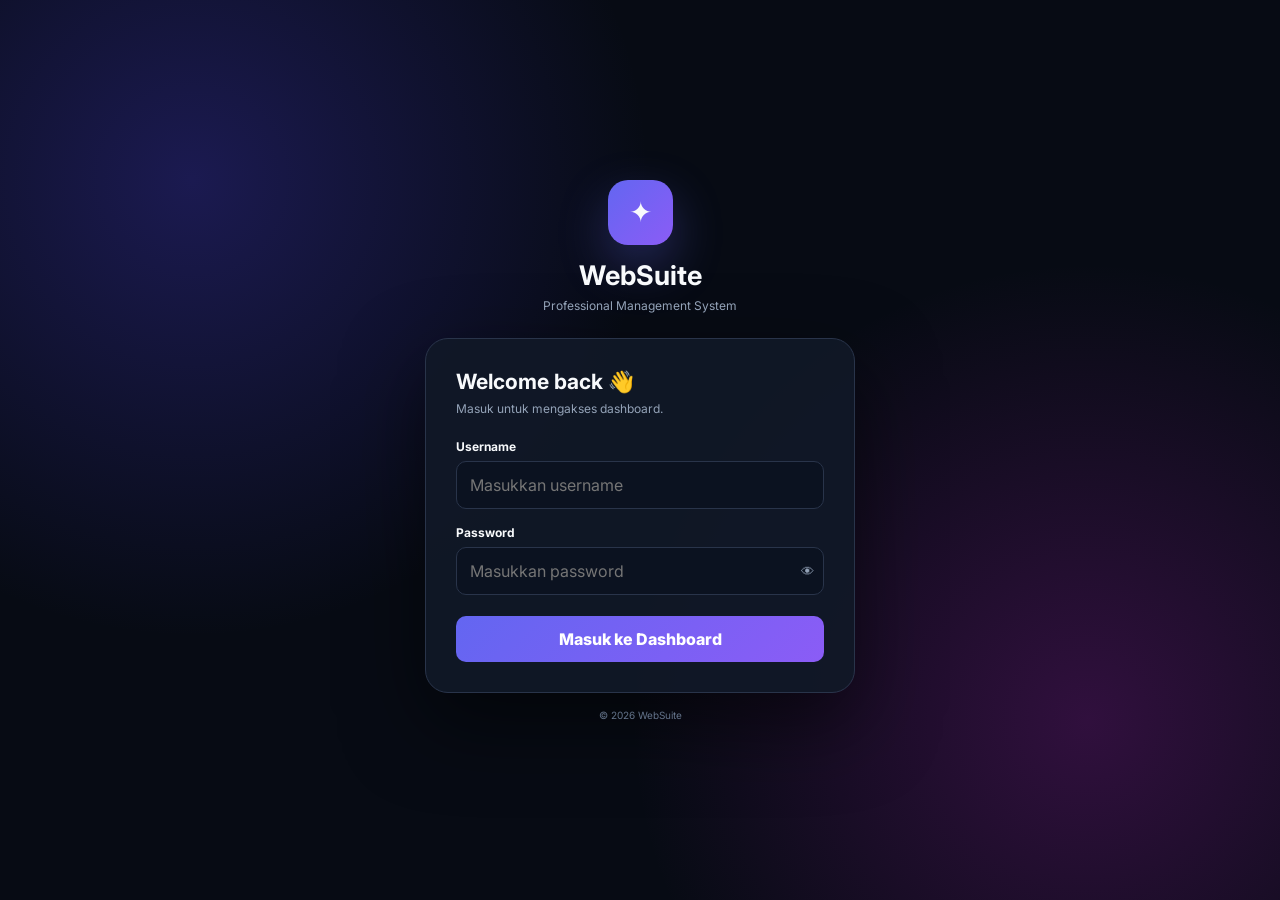
==== login.html @ 6d05be6b "WebSuite versi GitHub Pages" ====
<!DOCTYPE html>
<html lang="id">
<head>
<meta charset="UTF-8">
<meta name="viewport" content="width=device-width,initial-scale=1.0">
<title>WebSuite - Login</title>
<style>
@import url('https://fonts.googleapis.com/css2?family=Inter:wght@400;500;600;700;800&display=swap');
*{box-sizing:border-box;margin:0;padding:0}
body{min-height:100vh;display:flex;justify-content:center;align-items:center;font-family:Inter,sans-serif;color:#f8fafc;background:radial-gradient(circle at 15% 20%,#4338ca55,transparent 35%),radial-gradient(circle at 85% 80%,#a21caf44,transparent 35%),#070b14}
.login{width:min(430px,92%)}
.logo{text-align:center;margin-bottom:25px}
.logo-icon{width:65px;height:65px;margin:auto;display:grid;place-items:center;border-radius:20px;background:linear-gradient(135deg,#6366f1,#8b5cf6);font-size:28px;box-shadow:0 20px 50px #6366f155}
.logo h1{margin-top:14px;font-size:27px}.logo p{margin-top:6px;color:#94a3b8;font-size:12px}
.card{padding:30px;border-radius:23px;background:#111827ef;border:1px solid #29344a;box-shadow:0 30px 80px #0008}
.card h2{font-size:21px}.subtitle{color:#94a3b8;font-size:12px;margin:7px 0 23px}
.group{margin-bottom:16px}.group label{display:block;margin-bottom:7px;font-size:12px;font-weight:700}
.input{width:100%;padding:13px;border:1px solid #29344a;border-radius:10px;background:#0b1220;color:#fff;outline:none;font:inherit}
.input:focus{border-color:#6366f1}
.password{position:relative}.password .input{padding-right:45px}
.eye{position:absolute;right:10px;top:50%;transform:translateY(-50%);border:0;background:transparent;color:#94a3b8;cursor:pointer}
.error{display:none;padding:11px;margin-bottom:15px;border-radius:10px;background:#ef444415;border:1px solid #ef444444;color:#fca5a5;font-size:11px}
.error.show{display:block}
.login-btn{width:100%;padding:13px;border:0;border-radius:10px;background:linear-gradient(135deg,#6366f1,#8b5cf6);color:#fff;font:inherit;font-weight:800;cursor:pointer;margin-top:5px}
.demo{margin-top:18px;padding:12px;border-radius:10px;background:#0b1220;color:#94a3b8;font-size:11px;line-height:1.7}.demo strong{color:#fff}
.footer{text-align:center;color:#64748b;font-size:10px;margin-top:16px}
</style>
</head>
<body>
<div class="login">
  <div class="logo">
    <div class="logo-icon">✦</div>
    <h1>WebSuite</h1>
    <p>Professional Management System</p>
  </div>
  <div class="card">
    <h2>Welcome back 👋</h2>
    <p class="subtitle">Masuk untuk mengakses dashboard.</p>
    <div id="error" class="error"></div>
    <form id="loginForm">
      <div class="group">
        <label>Username</label>
        <input id="username" class="input" placeholder="Masukkan username" required>
      </div>
      <div class="group">
        <label>Password</label>
        <div class="password">
          <input id="password" class="input" type="password" placeholder="Masukkan password" required>
          <button type="button" class="eye" onclick="togglePassword()">👁</button>
        </div>
      </div>
      <button class="login-btn" id="loginButton">Masuk ke Dashboard</button>
    </form>
  </div>
  <div class="footer">© <span id="year"></span> WebSuite</div>
</div>
<script src="static-api.js"></script>
<script src="login.js"></script>
</body>
</html>
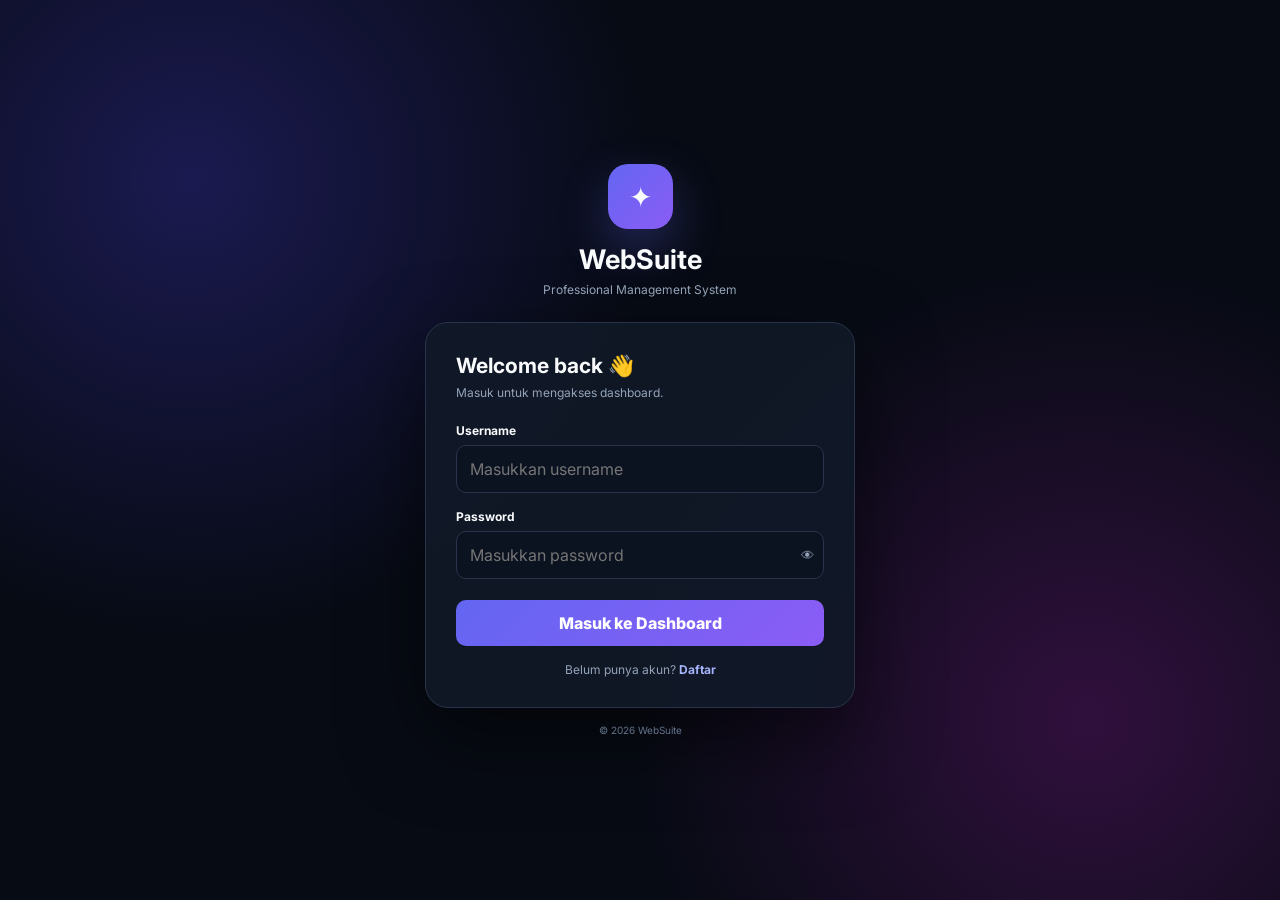
==== commit 621db58a: "Tambah fitur daftar akun" ====
--- a/login.html
+++ b/login.html
@@ -23,6 +23,7 @@
 .error.show{display:block}
 .login-btn{width:100%;padding:13px;border:0;border-radius:10px;background:linear-gradient(135deg,#6366f1,#8b5cf6);color:#fff;font:inherit;font-weight:800;cursor:pointer;margin-top:5px}
 .demo{margin-top:18px;padding:12px;border-radius:10px;background:#0b1220;color:#94a3b8;font-size:11px;line-height:1.7}.demo strong{color:#fff}
+.switch{text-align:center;margin-top:16px;color:#94a3b8;font-size:12px}.switch a{color:#a5b4fc;font-weight:700;text-decoration:none}
 .footer{text-align:center;color:#64748b;font-size:10px;margin-top:16px}
 </style>
 </head>
@@ -34,8 +35,8 @@
     <p>Professional Management System</p>
   </div>
   <div class="card">
-    <h2>Welcome back 👋</h2>
-    <p class="subtitle">Masuk untuk mengakses dashboard.</p>
+    <h2 id="title">Welcome back 👋</h2>
+    <p class="subtitle" id="sub">Masuk untuk mengakses dashboard.</p>
     <div id="error" class="error"></div>
     <form id="loginForm">
       <div class="group">
@@ -50,6 +51,14 @@
         </div>
       </div>
       <button class="login-btn" id="loginButton">Masuk ke Dashboard</button>
+      <p class="switch">Belum punya akun? <a href="#" onclick="showMode(true);return false">Daftar</a></p>
+    </form>
+    <form id="registerForm" hidden>
+      <div class="group"><label>Username</label><input id="rUser" class="input" placeholder="3-20 huruf, angka, titik, atau _" required></div>
+      <div class="group"><label>Password</label><input id="rPass" class="input" type="password" placeholder="Minimal 6 karakter" required></div>
+      <div class="group"><label>Ulangi password</label><input id="rPass2" class="input" type="password" placeholder="Ketik ulang password" required></div>
+      <button class="login-btn" id="registerButton">Buat akun</button>
+      <p class="switch">Sudah punya akun? <a href="#" onclick="showMode(false);return false">Masuk</a></p>
     </form>
   </div>
   <div class="footer">© <span id="year"></span> WebSuite</div>
